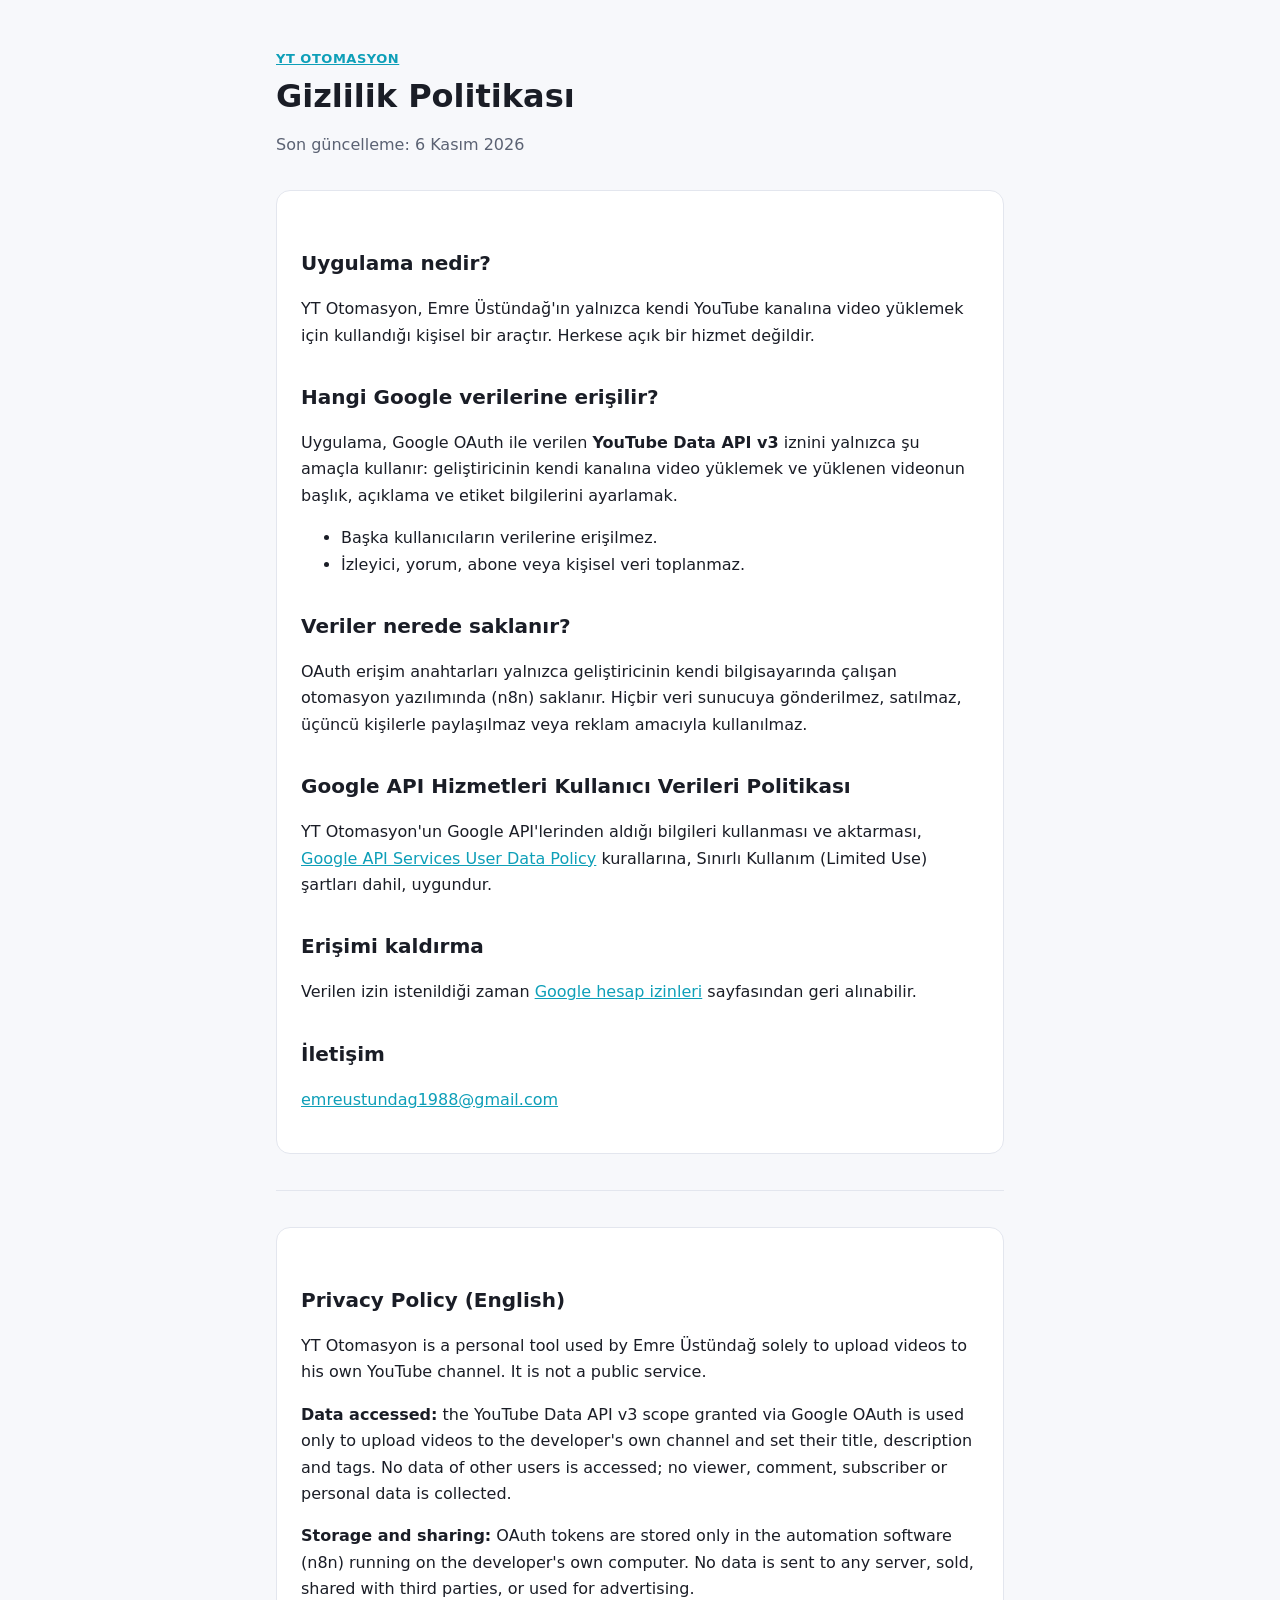
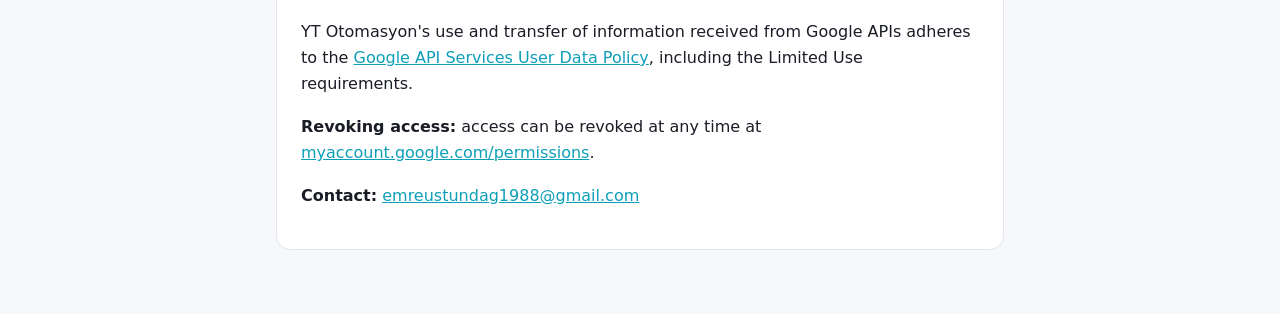
==== gizlilik.html @ a3052241 "Add files via upload" ====
<!doctype html>
<html lang="tr">
<head>
  <meta charset="utf-8">
  <meta name="viewport" content="width=device-width, initial-scale=1">
  <title>Gizlilik Politikası</title>
  <meta name="description" content="YT Otomasyon gizlilik politikası">
  <link rel="stylesheet" href="style.css">
</head>
<body>
<main>
  <header>
    <div class="brand"><a href="./">YT Otomasyon</a></div>
    <h1>Gizlilik Politikası</h1>
    <p class="muted">Son güncelleme: 6 Kasım 2026</p>
  </header>

  <div class="card">
    <h2>Uygulama nedir?</h2>
    <p>YT Otomasyon, Emre Üstündağ'ın yalnızca kendi YouTube kanalına video yüklemek için kullandığı kişisel bir araçtır.
      Herkese açık bir hizmet değildir.</p>

    <h2>Hangi Google verilerine erişilir?</h2>
    <p>Uygulama, Google OAuth ile verilen <strong>YouTube Data API v3</strong> iznini yalnızca şu amaçla kullanır:
      geliştiricinin kendi kanalına video yüklemek ve yüklenen videonun başlık, açıklama ve etiket bilgilerini ayarlamak.</p>
    <ul>
      <li>Başka kullanıcıların verilerine erişilmez.</li>
      <li>İzleyici, yorum, abone veya kişisel veri toplanmaz.</li>
    </ul>

    <h2>Veriler nerede saklanır?</h2>
    <p>OAuth erişim anahtarları yalnızca geliştiricinin kendi bilgisayarında çalışan otomasyon yazılımında (n8n) saklanır.
      Hiçbir veri sunucuya gönderilmez, satılmaz, üçüncü kişilerle paylaşılmaz veya reklam amacıyla kullanılmaz.</p>

    <h2>Google API Hizmetleri Kullanıcı Verileri Politikası</h2>
    <p>YT Otomasyon'un Google API'lerinden aldığı bilgileri kullanması ve aktarması,
      <a href="https://developers.google.com/terms/api-services-user-data-policy">Google API Services User Data Policy</a>
      kurallarına, Sınırlı Kullanım (Limited Use) şartları dahil, uygundur.</p>

    <h2>Erişimi kaldırma</h2>
    <p>Verilen izin istenildiği zaman <a href="https://myaccount.google.com/permissions">Google hesap izinleri</a>
      sayfasından geri alınabilir.</p>

    <h2>İletişim</h2>
    <p><a href="mailto:emreustundag1988@gmail.com">emreustundag1988@gmail.com</a></p>
  </div>

  <hr>

  <div class="card" lang="en">
    <h2>Privacy Policy (English)</h2>
    <p>YT Otomasyon is a personal tool used by Emre Üstündağ solely to upload videos to his own YouTube channel.
      It is not a public service.</p>
    <p><strong>Data accessed:</strong> the YouTube Data API v3 scope granted via Google OAuth is used only to upload videos
      to the developer's own channel and set their title, description and tags. No data of other users is accessed;
      no viewer, comment, subscriber or personal data is collected.</p>
    <p><strong>Storage and sharing:</strong> OAuth tokens are stored only in the automation software (n8n) running on the
      developer's own computer. No data is sent to any server, sold, shared with third parties, or used for advertising.</p>
    <p>YT Otomasyon's use and transfer of information received from Google APIs adheres to the
      <a href="https://developers.google.com/terms/api-services-user-data-policy">Google API Services User Data Policy</a>,
      including the Limited Use requirements.</p>
    <p><strong>Revoking access:</strong> access can be revoked at any time at
      <a href="https://myaccount.google.com/permissions">myaccount.google.com/permissions</a>.</p>
    <p><strong>Contact:</strong> <a href="mailto:emreustundag1988@gmail.com">emreustundag1988@gmail.com</a></p>
  </div>
</main>
</body>
</html>
---- style.css ----
:root {
  --bg: #f7f8fb;
  --card: #ffffff;
  --text: #1a1d26;
  --muted: #5b6273;
  --accent: #0e9fb8;
  --border: #e3e6ee;
}
@media (prefers-color-scheme: dark) {
  :root {
    --bg: #0b0e17;
    --card: #131826;
    --text: #e8ebf3;
    --muted: #9aa3b8;
    --accent: #22d3ee;
    --border: #232a3d;
  }
}
* { box-sizing: border-box; }
body {
  margin: 0;
  background: var(--bg);
  color: var(--text);
  font: 16px/1.65 system-ui, -apple-system, "Segoe UI", Roboto, sans-serif;
}
main {
  max-width: 760px;
  margin: 0 auto;
  padding: 48px 16px 64px;
}
header { margin-bottom: 32px; }
header .brand { color: var(--accent); font-weight: 700; letter-spacing: .04em; text-transform: uppercase; font-size: 13px; }
h1 { font-size: 32px; line-height: 1.2; margin: 8px 0 12px; }
h2 { font-size: 20px; margin: 32px 0 8px; }
p, li { color: var(--text); }
.muted { color: var(--muted); }
.card {
  background: var(--card);
  border: 1px solid var(--border);
  border-radius: 14px;
  padding: 24px;
}
a { color: var(--accent); }
nav { display: flex; gap: 18px; flex-wrap: wrap; margin-top: 40px; font-size: 14px; }
hr { border: 0; border-top: 1px solid var(--border); margin: 36px 0; }
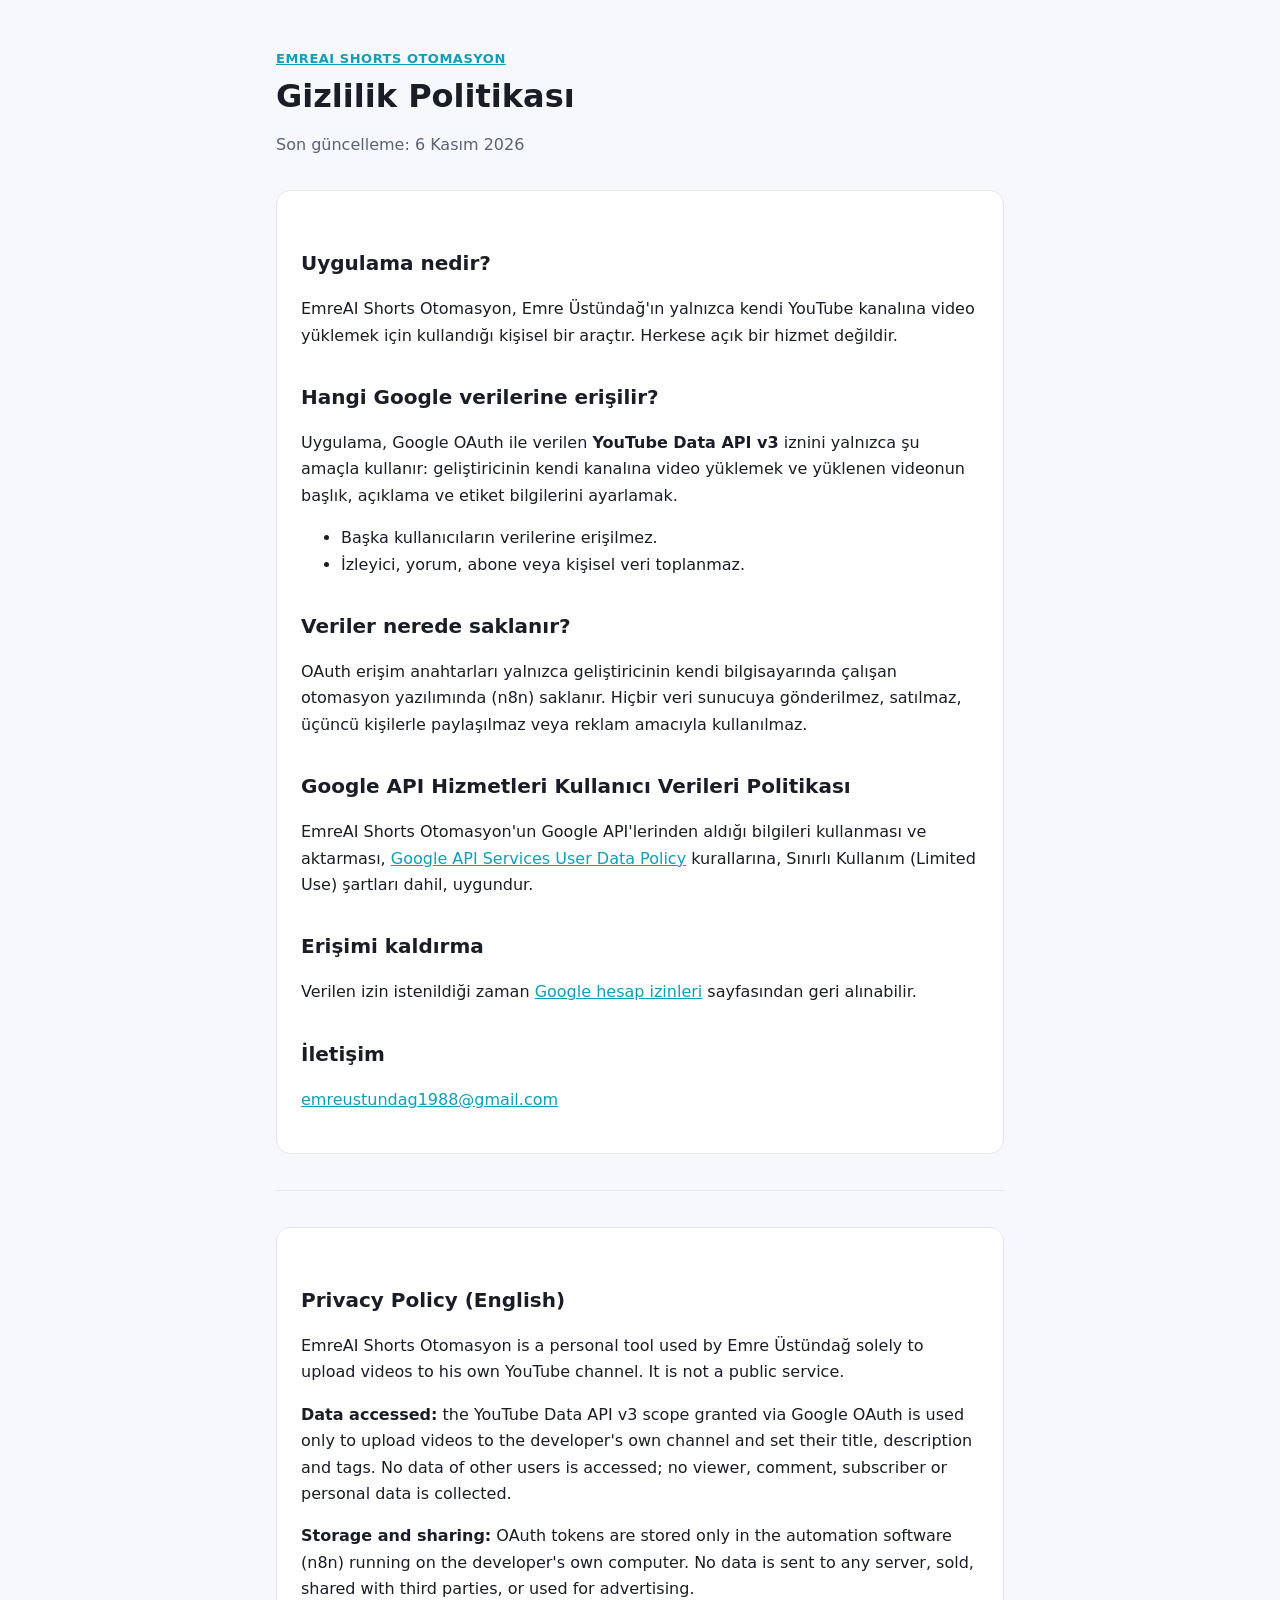
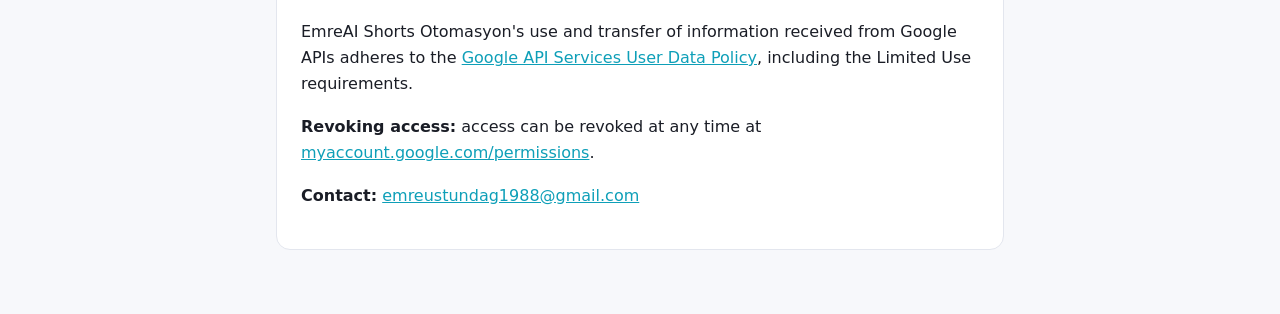
==== commit ebfe7e7b: "Add files via upload" ====
--- a/gizlilik.html
+++ b/gizlilik.html
@@ -4,20 +4,20 @@
   <meta charset="utf-8">
   <meta name="viewport" content="width=device-width, initial-scale=1">
   <title>Gizlilik Politikası</title>
-  <meta name="description" content="YT Otomasyon gizlilik politikası">
+  <meta name="description" content="EmreAI Shorts Otomasyon gizlilik politikası">
   <link rel="stylesheet" href="style.css">
 </head>
 <body>
 <main>
   <header>
-    <div class="brand"><a href="./">YT Otomasyon</a></div>
+    <div class="brand"><a href="./">EmreAI Shorts Otomasyon</a></div>
     <h1>Gizlilik Politikası</h1>
     <p class="muted">Son güncelleme: 6 Kasım 2026</p>
   </header>
 
   <div class="card">
     <h2>Uygulama nedir?</h2>
-    <p>YT Otomasyon, Emre Üstündağ'ın yalnızca kendi YouTube kanalına video yüklemek için kullandığı kişisel bir araçtır.
+    <p>EmreAI Shorts Otomasyon, Emre Üstündağ'ın yalnızca kendi YouTube kanalına video yüklemek için kullandığı kişisel bir araçtır.
       Herkese açık bir hizmet değildir.</p>
 
     <h2>Hangi Google verilerine erişilir?</h2>
@@ -33,7 +33,7 @@
       Hiçbir veri sunucuya gönderilmez, satılmaz, üçüncü kişilerle paylaşılmaz veya reklam amacıyla kullanılmaz.</p>
 
     <h2>Google API Hizmetleri Kullanıcı Verileri Politikası</h2>
-    <p>YT Otomasyon'un Google API'lerinden aldığı bilgileri kullanması ve aktarması,
+    <p>EmreAI Shorts Otomasyon'un Google API'lerinden aldığı bilgileri kullanması ve aktarması,
       <a href="https://developers.google.com/terms/api-services-user-data-policy">Google API Services User Data Policy</a>
       kurallarına, Sınırlı Kullanım (Limited Use) şartları dahil, uygundur.</p>
 
@@ -49,14 +49,14 @@
 
   <div class="card" lang="en">
     <h2>Privacy Policy (English)</h2>
-    <p>YT Otomasyon is a personal tool used by Emre Üstündağ solely to upload videos to his own YouTube channel.
+    <p>EmreAI Shorts Otomasyon is a personal tool used by Emre Üstündağ solely to upload videos to his own YouTube channel.
       It is not a public service.</p>
     <p><strong>Data accessed:</strong> the YouTube Data API v3 scope granted via Google OAuth is used only to upload videos
       to the developer's own channel and set their title, description and tags. No data of other users is accessed;
       no viewer, comment, subscriber or personal data is collected.</p>
     <p><strong>Storage and sharing:</strong> OAuth tokens are stored only in the automation software (n8n) running on the
       developer's own computer. No data is sent to any server, sold, shared with third parties, or used for advertising.</p>
-    <p>YT Otomasyon's use and transfer of information received from Google APIs adheres to the
+    <p>EmreAI Shorts Otomasyon's use and transfer of information received from Google APIs adheres to the
       <a href="https://developers.google.com/terms/api-services-user-data-policy">Google API Services User Data Policy</a>,
       including the Limited Use requirements.</p>
     <p><strong>Revoking access:</strong> access can be revoked at any time at
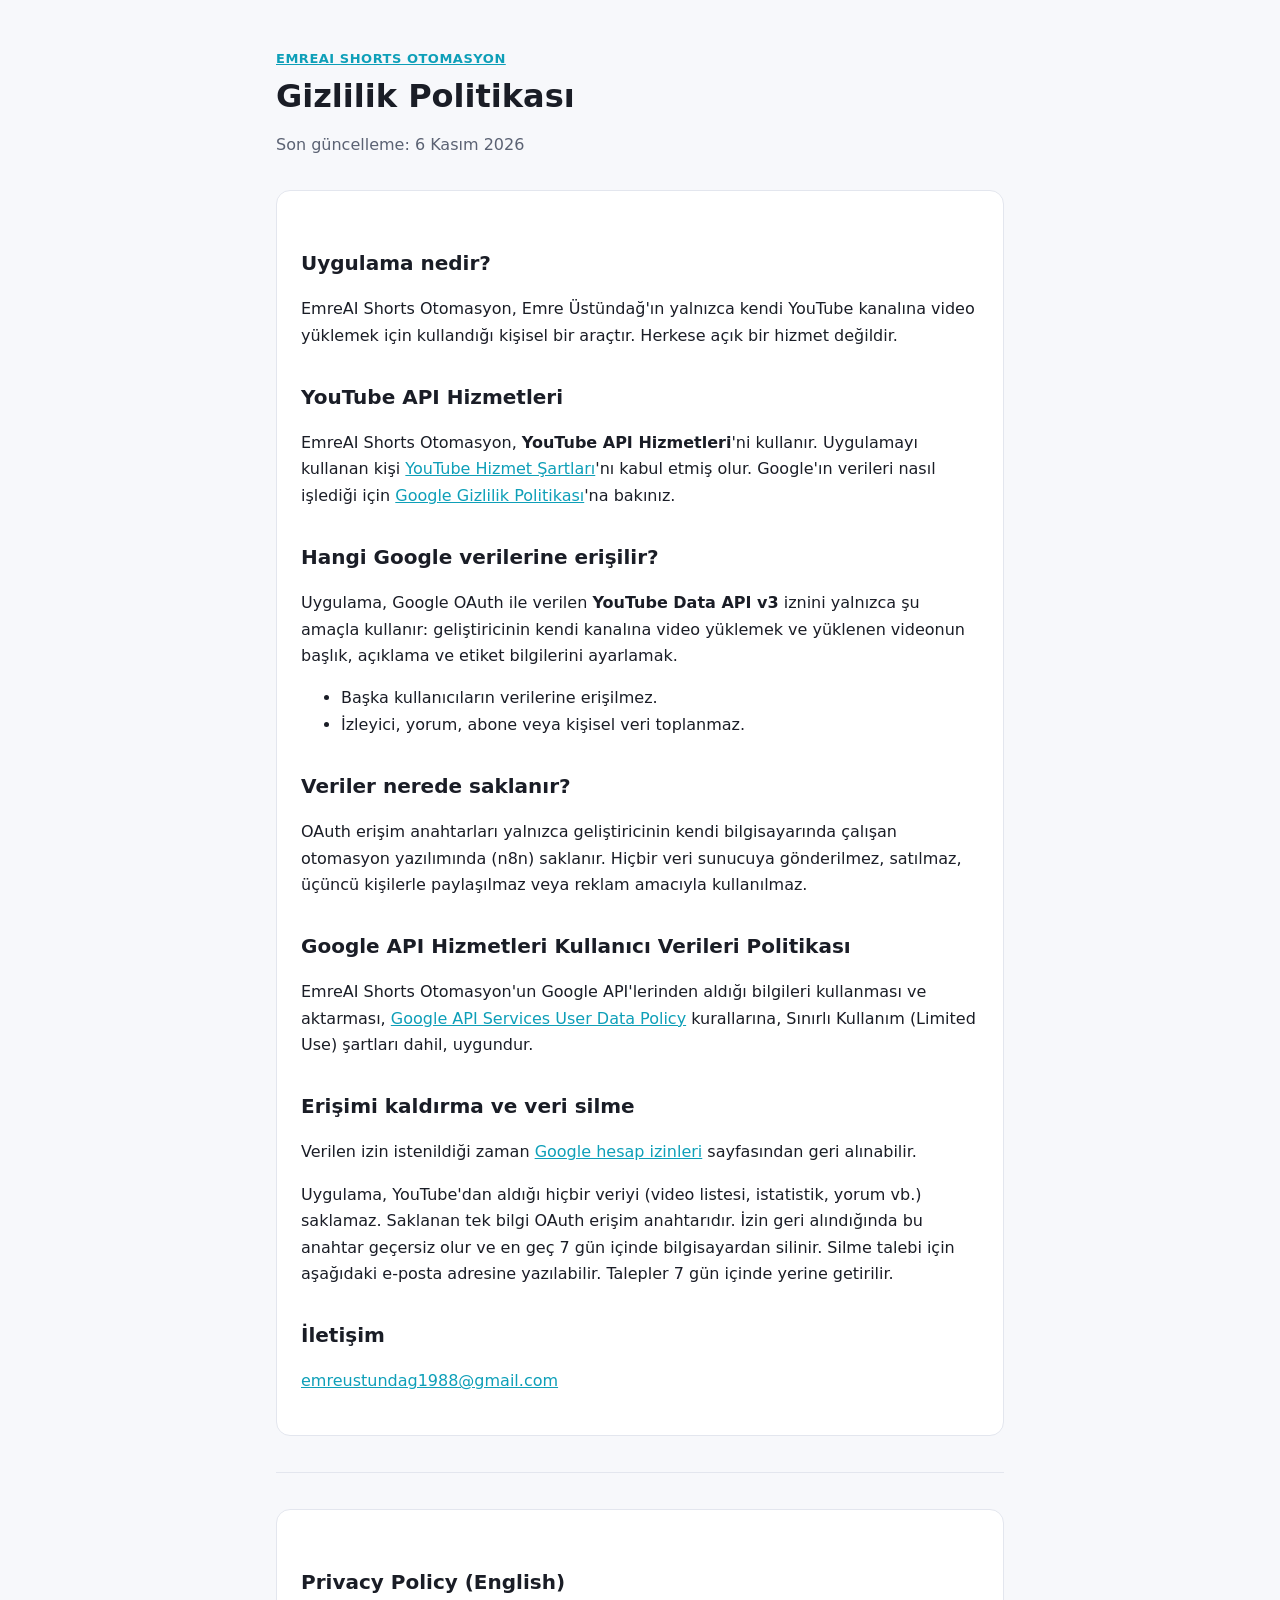
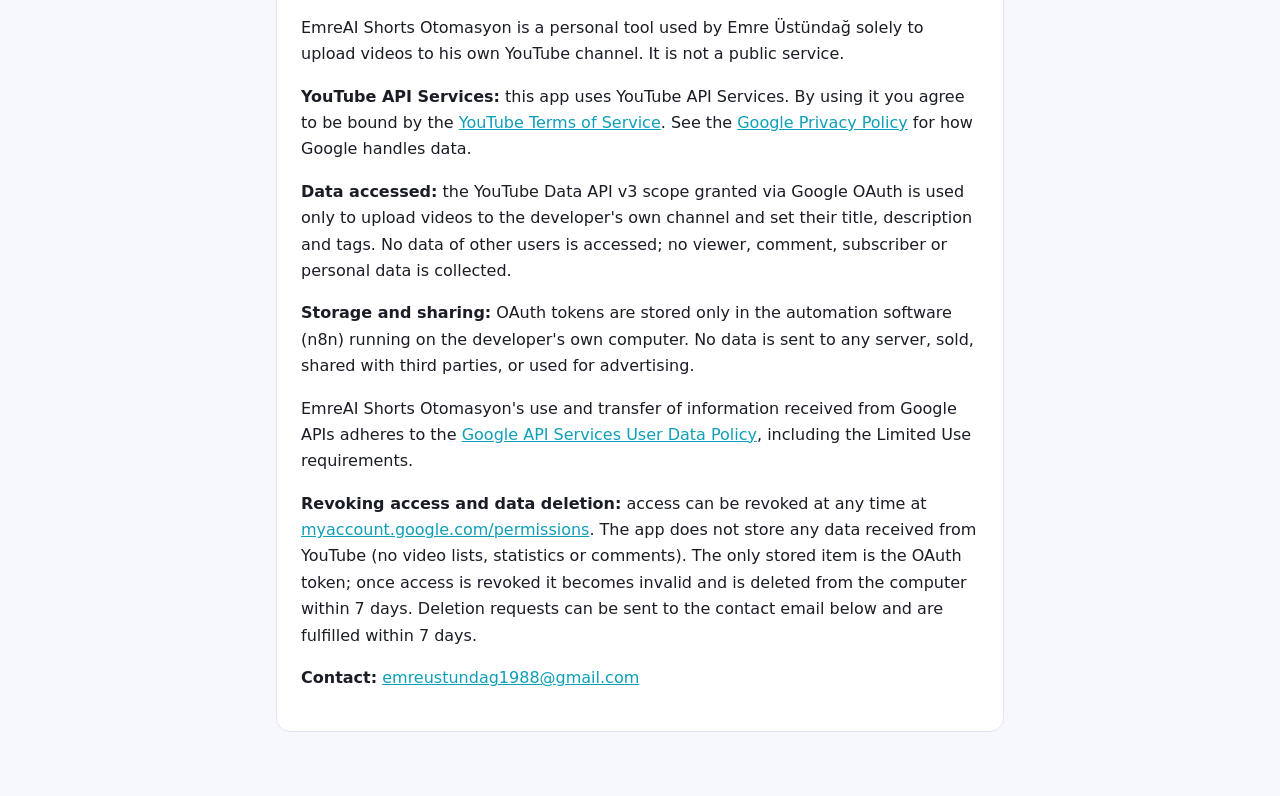
==== commit 045a0115: "Add files via upload" ====
--- a/gizlilik.html
+++ b/gizlilik.html
@@ -20,6 +20,11 @@
     <p>EmreAI Shorts Otomasyon, Emre Üstündağ'ın yalnızca kendi YouTube kanalına video yüklemek için kullandığı kişisel bir araçtır.
       Herkese açık bir hizmet değildir.</p>
 
+    <h2>YouTube API Hizmetleri</h2>
+    <p>EmreAI Shorts Otomasyon, <strong>YouTube API Hizmetleri</strong>'ni kullanır. Uygulamayı kullanan kişi
+      <a href="https://www.youtube.com/t/terms">YouTube Hizmet Şartları</a>'nı kabul etmiş olur.
+      Google'ın verileri nasıl işlediği için <a href="https://policies.google.com/privacy">Google Gizlilik Politikası</a>'na bakınız.</p>
+
     <h2>Hangi Google verilerine erişilir?</h2>
     <p>Uygulama, Google OAuth ile verilen <strong>YouTube Data API v3</strong> iznini yalnızca şu amaçla kullanır:
       geliştiricinin kendi kanalına video yüklemek ve yüklenen videonun başlık, açıklama ve etiket bilgilerini ayarlamak.</p>
@@ -37,9 +42,12 @@
       <a href="https://developers.google.com/terms/api-services-user-data-policy">Google API Services User Data Policy</a>
       kurallarına, Sınırlı Kullanım (Limited Use) şartları dahil, uygundur.</p>
 
-    <h2>Erişimi kaldırma</h2>
+    <h2>Erişimi kaldırma ve veri silme</h2>
     <p>Verilen izin istenildiği zaman <a href="https://myaccount.google.com/permissions">Google hesap izinleri</a>
       sayfasından geri alınabilir.</p>
+    <p>Uygulama, YouTube'dan aldığı hiçbir veriyi (video listesi, istatistik, yorum vb.) saklamaz. Saklanan tek bilgi
+      OAuth erişim anahtarıdır. İzin geri alındığında bu anahtar geçersiz olur ve en geç 7 gün içinde bilgisayardan silinir.
+      Silme talebi için aşağıdaki e-posta adresine yazılabilir. Talepler 7 gün içinde yerine getirilir.</p>
 
     <h2>İletişim</h2>
     <p><a href="mailto:emreustundag1988@gmail.com">emreustundag1988@gmail.com</a></p>
@@ -51,6 +59,9 @@
     <h2>Privacy Policy (English)</h2>
     <p>EmreAI Shorts Otomasyon is a personal tool used by Emre Üstündağ solely to upload videos to his own YouTube channel.
       It is not a public service.</p>
+    <p><strong>YouTube API Services:</strong> this app uses YouTube API Services. By using it you agree to be bound by the
+      <a href="https://www.youtube.com/t/terms">YouTube Terms of Service</a>. See the
+      <a href="https://policies.google.com/privacy">Google Privacy Policy</a> for how Google handles data.</p>
     <p><strong>Data accessed:</strong> the YouTube Data API v3 scope granted via Google OAuth is used only to upload videos
       to the developer's own channel and set their title, description and tags. No data of other users is accessed;
       no viewer, comment, subscriber or personal data is collected.</p>
@@ -59,8 +70,11 @@
     <p>EmreAI Shorts Otomasyon's use and transfer of information received from Google APIs adheres to the
       <a href="https://developers.google.com/terms/api-services-user-data-policy">Google API Services User Data Policy</a>,
       including the Limited Use requirements.</p>
-    <p><strong>Revoking access:</strong> access can be revoked at any time at
-      <a href="https://myaccount.google.com/permissions">myaccount.google.com/permissions</a>.</p>
+    <p><strong>Revoking access and data deletion:</strong> access can be revoked at any time at
+      <a href="https://myaccount.google.com/permissions">myaccount.google.com/permissions</a>.
+      The app does not store any data received from YouTube (no video lists, statistics or comments). The only stored item is
+      the OAuth token; once access is revoked it becomes invalid and is deleted from the computer within 7 days.
+      Deletion requests can be sent to the contact email below and are fulfilled within 7 days.</p>
     <p><strong>Contact:</strong> <a href="mailto:emreustundag1988@gmail.com">emreustundag1988@gmail.com</a></p>
   </div>
 </main>
--- a/style.css
+++ b/style.css
@@ -42,4 +42,5 @@
 }
 a { color: var(--accent); }
 nav { display: flex; gap: 18px; flex-wrap: wrap; margin-top: 40px; font-size: 14px; }
+.yt { margin-top: 20px; padding: 12px 14px; border-radius: 10px; border-left: 4px solid #ff0033; background: color-mix(in srgb, #ff0033 7%, transparent); font-size: 14px; }
 hr { border: 0; border-top: 1px solid var(--border); margin: 36px 0; }
